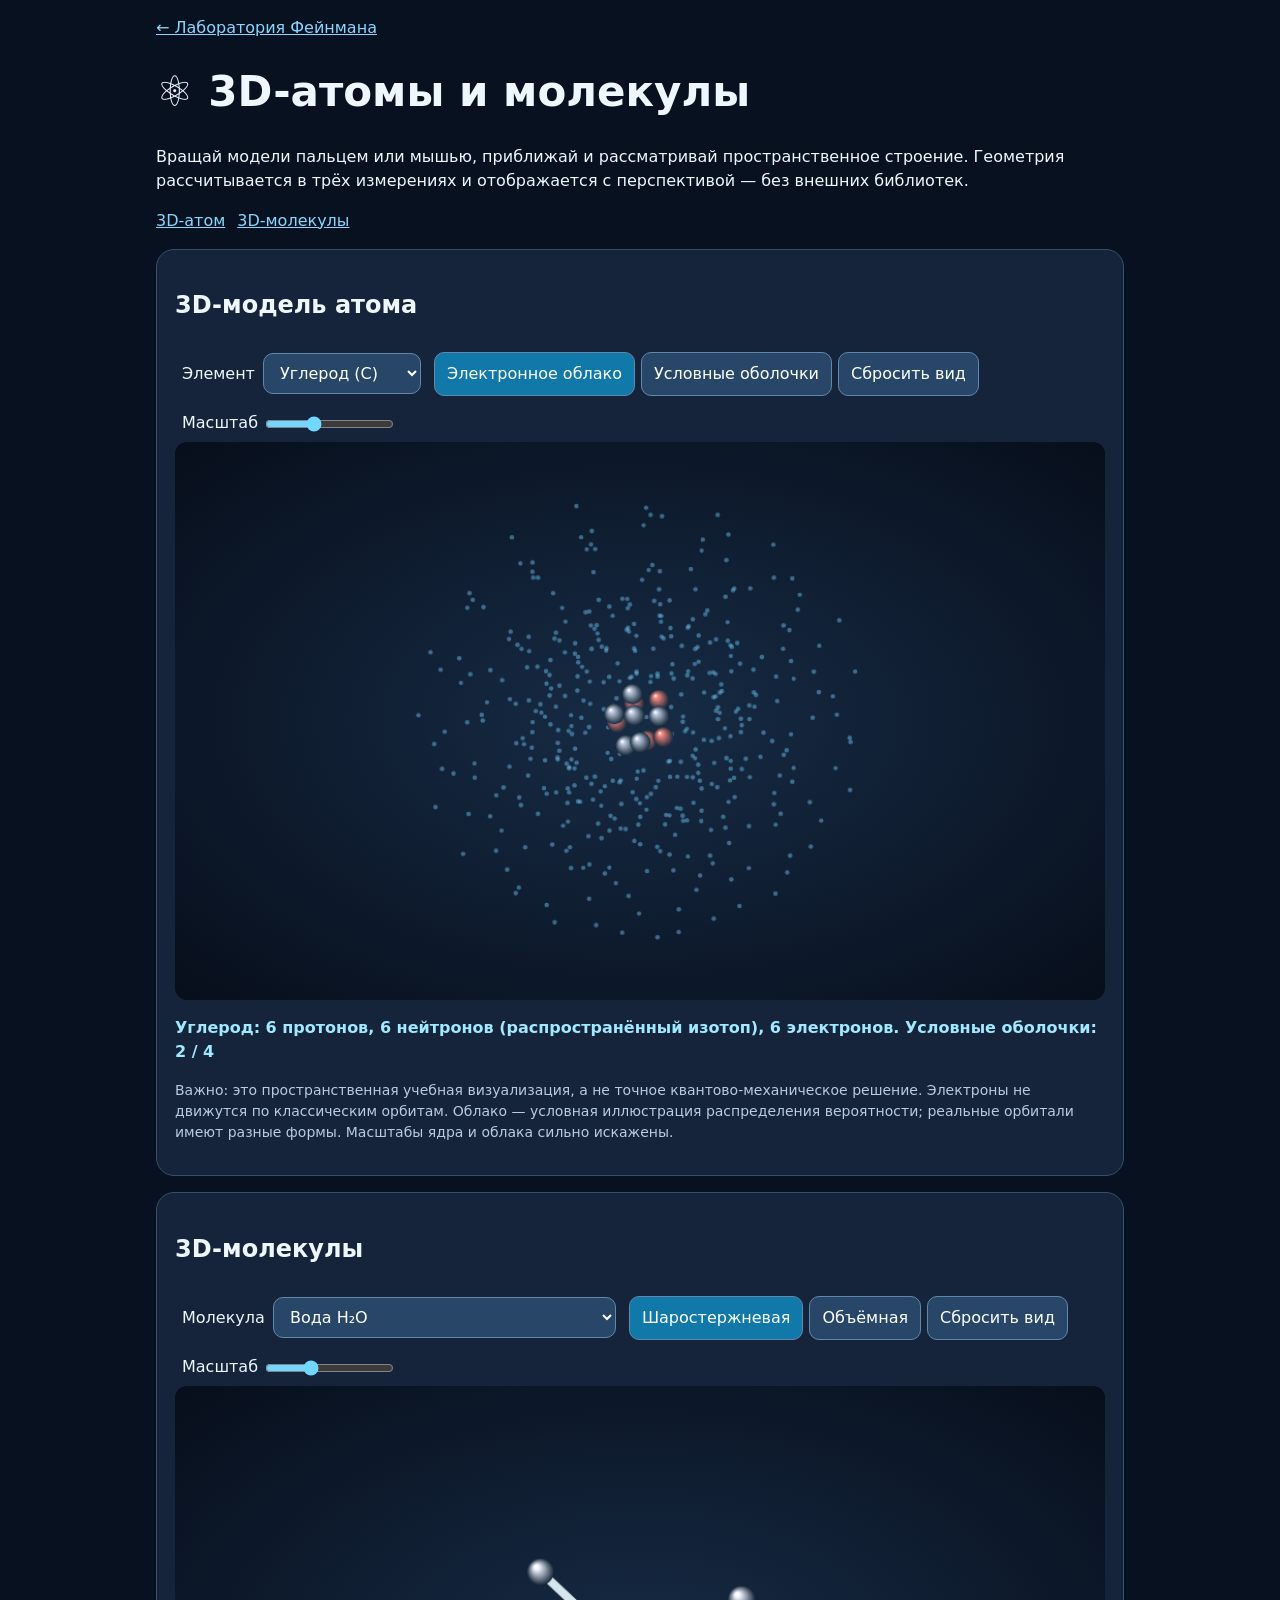
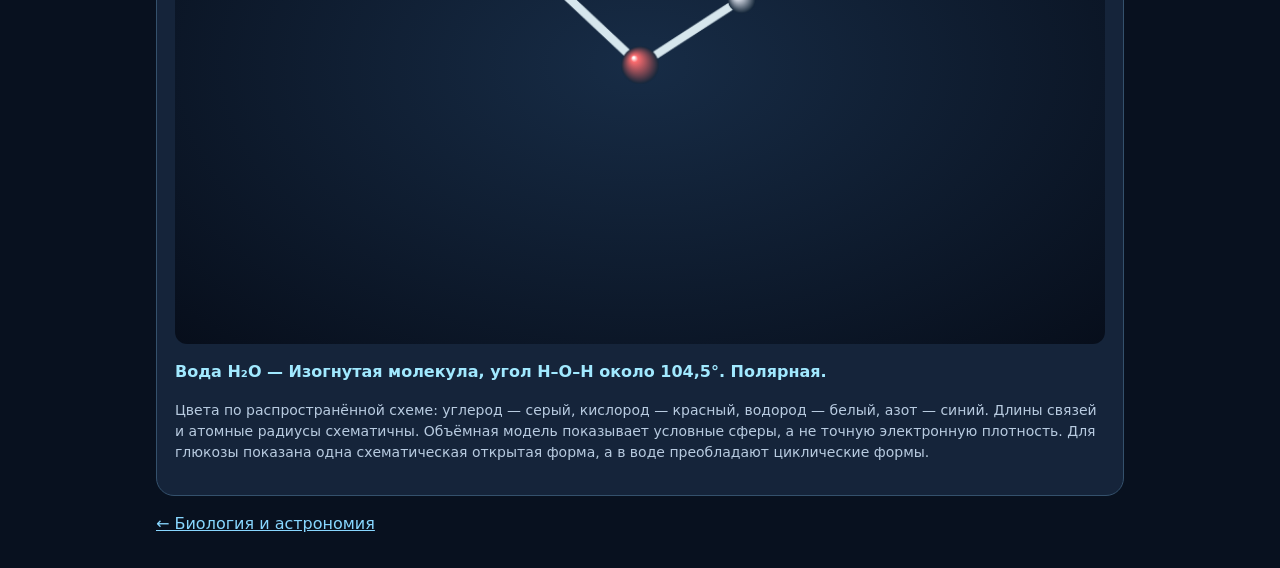
==== 3d-atoms-molecules.html @ 23dba268 "Add touch-rotatable 3D atoms and molecular structures" ====
<!doctype html><html lang="ru"><head><meta charset="utf-8"><meta name="viewport" content="width=device-width,initial-scale=1"><title>3D атомы и молекулы — Лаборатория Фейнмана</title><style>*{box-sizing:border-box}body{margin:0;background:#08111f;color:#eef7ff;font:16px/1.5 system-ui}main{max-width:1000px;margin:auto;padding:16px}h1{font-size:clamp(27px,5vw,42px);line-height:1.15}.card{background:#15243a;border:1px solid #34516c;border-radius:18px;padding:18px;margin:16px 0}canvas{width:100%;height:auto;display:block;background:radial-gradient(ellipse at center,#172c46,#070e1b);border-radius:12px;touch-action:none;cursor:grab}canvas:active{cursor:grabbing}button,select{background:#284768;color:white;border:1px solid #6187ab;border-radius:10px;padding:9px 12px;font:inherit;margin:3px;cursor:pointer}button.active{background:#1178aa}label{display:inline-block;margin:7px}input{accent-color:#72d7ff;vertical-align:middle}.hint{color:#b8cbe0;font-size:14px}a{color:#88d7ff}.info{color:#a1e9ff;font-weight:600}nav{display:flex;flex-wrap:wrap;gap:12px}</style></head><body><main><a href="./index.html">← Лаборатория Фейнмана</a><h1>⚛️ 3D-атомы и молекулы</h1><p>Вращай модели пальцем или мышью, приближай и рассматривай пространственное строение. Геометрия рассчитывается в трёх измерениях и отображается с перспективой — без внешних библиотек.</p><nav><a href="#atom">3D-атом</a><a href="#molecules">3D-молекулы</a></nav>
<section class="card" id="atom"><h2>3D-модель атома</h2><label>Элемент <select id="element"><option value="1">Водород (H)</option><option value="2">Гелий (He)</option><option value="6" selected>Углерод (C)</option><option value="8">Кислород (O)</option><option value="11">Натрий (Na)</option><option value="17">Хлор (Cl)</option></select></label><button id="cloud" class="active">Электронное облако</button><button id="shell">Условные оболочки</button><button id="atomReset">Сбросить вид</button><label>Масштаб <input id="atomZoom" type="range" min="60" max="240" value="125"></label><canvas id="atom3d" width="900" height="540" aria-label="Вращаемая трёхмерная схема атома"></canvas><p id="atomInfo" class="info"></p><p class="hint">Важно: это пространственная учебная визуализация, а не точное квантово-механическое решение. Электроны не движутся по классическим орбитам. Облако — условная иллюстрация распределения вероятности; реальные орбитали имеют разные формы. Масштабы ядра и облака сильно искажены.</p></section>
<section class="card" id="molecules"><h2>3D-молекулы</h2><label>Молекула <select id="molecule"><option value="water">Вода H₂O</option><option value="co2">Углекислый газ CO₂</option><option value="methane">Метан CH₄</option><option value="ammonia">Аммиак NH₃</option><option value="oxygen">Кислород O₂</option><option value="ethanol">Этанол C₂H₆O</option><option value="benzene">Бензол C₆H₆</option><option value="glucose">Глюкоза C₆H₁₂O₆ (открытая форма)</option></select></label><button id="ball" class="active">Шаростержневая</button><button id="space">Объёмная</button><button id="molReset">Сбросить вид</button><label>Масштаб <input id="molZoom" type="range" min="60" max="240" value="120"></label><canvas id="mol3d" width="900" height="540" aria-label="Вращаемая трёхмерная модель молекулы"></canvas><p id="molInfo" class="info"></p><p class="hint">Цвета по распространённой схеме: углерод — серый, кислород — красный, водород — белый, азот — синий. Длины связей и атомные радиусы схематичны. Объёмная модель показывает условные сферы, а не точную электронную плотность. Для глюкозы показана одна схематическая открытая форма, а в воде преобладают циклические формы.</p></section><p><a href="./life-universe.html">← Биология и астрономия</a></p></main>
<script>
'use strict';
const $=id=>document.getElementById(id),TAU=2*Math.PI;
const atoms={H:{c:'#f2f5ff',r:13},C:{c:'#7e99b4',r:19},O:{c:'#fa6b6e',r:18},N:{c:'#639dff',r:18}};
const V=(e,x,y,z)=>({e,x,y,z});
const molecules={
water:{name:'Вода H₂O',desc:'Изогнутая молекула, угол H–O–H около 104,5°. Полярная.',a:[V('O',0,0,0),V('H',-.76,.59,0),V('H',.76,.59,0)],b:[[0,1,1],[0,2,1]]},
co2:{name:'Углекислый газ CO₂',desc:'Линейная молекула: O=C=O, угол 180°.',a:[V('C',0,0,0),V('O',-1.2,0,0),V('O',1.2,0,0)],b:[[0,1,2],[0,2,2]]},
methane:{name:'Метан CH₄',desc:'Тетраэдрическая геометрия, угол H–C–H около 109,5°.',a:[V('C',0,0,0),V('H',.7,.7,.7),V('H',-.7,-.7,.7),V('H',-.7,.7,-.7),V('H',.7,-.7,-.7)],b:[[0,1,1],[0,2,1],[0,3,1],[0,4,1]]},
ammonia:{name:'Аммиак NH₃',desc:'Тригонально-пирамидальная форма; угол H–N–H около 107°.',a:[V('N',0,.35,0),V('H',.95,-.25,0),V('H',-.475,-.25,.823),V('H',-.475,-.25,-.823)],b:[[0,1,1],[0,2,1],[0,3,1]]},
oxygen:{name:'Кислород O₂',desc:'Два атома кислорода, двойная связь в простой структурной записи.',a:[V('O',-.6,0,0),V('O',.6,0,0)],b:[[0,1,2]]},
ethanol:{name:'Этанол C₂H₆O',desc:'Два атома углерода и гидроксильная группа –OH. Показана одна из возможных конформаций.',a:[V('C',-1,0,0),V('C',.25,.1,.1),V('O',1.35,-.45,.15),V('H',1.95,.2,.3),V('H',-1.55,.9,.25),V('H',-1.5,-.55,.8),V('H',-1.4,-.45,-.9),V('H',.45,1.05,-.25),V('H',.2,.15,1.15)],b:[[0,1,1],[1,2,1],[2,3,1],[0,4,1],[0,5,1],[0,6,1],[1,7,1],[1,8,1]]},
benzene:{name:'Бензол C₆H₆',desc:'Плоское ароматическое кольцо. Чередование связей — условная формула Кекуле; π-электроны делокализованы.',a:[],b:[]},
glucose:{name:'Глюкоза C₆H₁₂O₆',desc:'Открытая альдегидная форма, показана схематически. В растворе преобладают циклические формы.',a:[],b:[]}
};
for(let i=0;i<6;i++){let t=i*TAU/6,ct=Math.cos(t),st=Math.sin(t),m=molecules.benzene;m.a.push(V('C',ct*1.55,st*1.55,0));m.a.push(V('H',ct*2.6,st*2.6,0));m.b.push([i*2,((i+1)%6)*2,i%2===0?2:1],[i*2,i*2+1,1])}
{let m=molecules.glucose;for(let i=0;i<6;i++){let x=(i-2.5)*1.05,y=(i%2)*.28,z=(i%3)*.18;m.a.push(V('C',x,y,z));if(i)m.b.push([i-1,i,1])}m.a.push(V('O',-3.5,.45,0));m.b.push([0,6,2]);m.a.push(V('H',-2.8,-.95,0));m.b.push([0,7,1]);for(let i=1;i<6;i++){let c=m.a[i],j=m.a.length;m.a.push(V('O',c.x,c.y+.95,c.z+(i%2?.5:-.5)));m.a.push(V('H',c.x+.3,c.y+1.65,c.z+(i%2?.5:-.5)));m.b.push([i,j,1],[j,j+1,1])}for(let i=1;i<6;i++){let c=m.a[i],j=m.a.length;m.a.push(V('H',c.x,c.y-.9,c.z+.5));m.b.push([i,j,1])}let j=m.a.length;m.a.push(V('H',m.a[5].x+.55,m.a[5].y-.35,m.a[5].z-.85));m.b.push([5,j,1])}
const views={atom:{rx:-.2,ry:.35,zoom:125,drag:false},mol:{rx:-.35,ry:.4,zoom:120,drag:false}};
function setupPointer(id,view){let el=$(id),last=null;el.addEventListener('pointerdown',e=>{last={x:e.clientX,y:e.clientY};el.setPointerCapture(e.pointerId)});el.addEventListener('pointermove',e=>{if(!last)return;view.ry+=(e.clientX-last.x)*.012;view.rx+=(e.clientY-last.y)*.012;last={x:e.clientX,y:e.clientY}});for(let type of ['pointerup','pointercancel'])el.addEventListener(type,()=>last=null);el.addEventListener('wheel',e=>{e.preventDefault();view.zoom=Math.max(60,Math.min(240,view.zoom-e.deltaY*.08));$(id==='atom3d'?'atomZoom':'molZoom').value=view.zoom},{passive:false})}
setupPointer('atom3d',views.atom);setupPointer('mol3d',views.mol);
function rotate(p,v){let x=p.x,y=p.y,z=p.z;let cy=Math.cos(v.ry),sy=Math.sin(v.ry),cx=Math.cos(v.rx),sx=Math.sin(v.rx);let X=x*cy+z*sy,Z=-x*sy+z*cy,Y=y*cx-Z*sx;Z=y*sx+Z*cx;return {x:X,y:Y,z:Z}}
function project(p,v,scale=1){let q=rotate(p,v),persp=5/(5+q.z*.17);return {x:450+q.x*v.zoom*scale*persp,y:270-q.y*v.zoom*scale*persp,z:q.z,s:persp}}
function sphere(c,x,y,r,color){let grad=c.createRadialGradient(x-r*.35,y-r*.4,r*.05,x,y,r);grad.addColorStop(0,'#ffffff');grad.addColorStop(.15,color);grad.addColorStop(1,'#16283b');c.fillStyle=grad;c.beginPath();c.arc(x,y,Math.max(1,r),0,TAU);c.fill()}
function segment(c,a,b,color,width){c.strokeStyle=color;c.lineWidth=width;c.lineCap='round';c.beginPath();c.moveTo(a.x,a.y);c.lineTo(b.x,b.y);c.stroke()}
function renderMolecule(){let c=$('mol3d').getContext('2d'),v=views.mol;c.clearRect(0,0,900,540);let m=molecules[$('molecule').value],mode=$('ball').classList.contains('active')?'ball':'space';let scale=m.a.length>12?.8:1.15;let projected=m.a.map(p=>project(p,v,scale));if(mode==='ball'){let bonds=[];for(let [i,j,n] of m.b){let a=projected[i],b=projected[j];bonds.push({a,b,z:(a.z+b.z)/2,n})}bonds.sort((a,b)=>b.z-a.z);for(let bond of bonds){let {a,b,n}=bond,dx=b.x-a.x,dy=b.y-a.y,len=Math.hypot(dx,dy)||1,ox=-dy/len*5,oy=dx/len*5;for(let k=0;k<n;k++){let off=(k-(n-1)/2)*2;segment(c,{x:a.x+ox*off,y:a.y+oy*off},{x:b.x+ox*off,y:b.y+oy*off},'#d6e6ed',8)}}}let order=m.a.map((p,i)=>({p,q:projected[i]})).sort((a,b)=>b.q.z-a.q.z);for(let {p,q} of order)sphere(c,q.x,q.y,(mode==='ball'?atoms[p.e].r:atoms[p.e].r*1.85)*q.s,atoms[p.e].c);$('molInfo').textContent=m.name+' — '+m.desc}
const elems={1:['Водород',1,0,[1]],2:['Гелий',2,2,[2]],6:['Углерод',6,6,[2,4]],8:['Кислород',8,8,[2,6]],11:['Натрий',11,12,[2,8,1]],17:['Хлор',17,18,[2,8,7]]};let atomMode='cloud';
function renderAtom(t){let c=$('atom3d').getContext('2d'),v=views.atom;c.clearRect(0,0,900,540);let el=elems[$('element').value],total=el[1],layers=el[3],dots=[];let base=el[3].length===3?.65:1;let count=atomMode==='cloud'?440:total;for(let i=0;i<count;i++){let shell=atomMode==='cloud'?i%layers.length:layers.findIndex((n,k)=>i<layers.slice(0,k+1).reduce((a,b)=>a+b,0));let r=(.75+shell*.58)*base,theta=i*2.399963+ (atomMode==='cloud'?0:t*.0003),u=1-2*(i+.5)/count,phi=Math.acos(Math.max(-1,Math.min(1,u)));let radius=atomMode==='cloud'?r*(.72+.45*Math.abs(Math.sin(i*21.31))):r;let p={x:radius*Math.sin(phi)*Math.cos(theta),y:radius*Math.sin(phi)*Math.sin(theta),z:radius*Math.cos(phi)};let q=project(p,v,1.12);dots.push({q,r:atomMode==='cloud'?2.2:8})}dots.sort((a,b)=>b.q.z-a.q.z);for(let {q,r} of dots){c.fillStyle=atomMode==='cloud'?'rgba(116,208,255,.44)':'#78d9ff';c.beginPath();c.arc(q.x,q.y,r*q.s,0,TAU);c.fill()}let nucleus=[];for(let i=0;i<Math.min(36,el[1]+el[2]);i++){let theta=i*2.4,phi=Math.acos(1-2*(i+.5)/(el[1]+el[2])),r=.22;nucleus.push({p:{x:r*Math.sin(phi)*Math.cos(theta),y:r*Math.sin(phi)*Math.sin(theta),z:r*Math.cos(phi)},color:i<el[1]?'#ff8b82':'#c6d1e6'})}nucleus.sort((a,b)=>rotate(b.p,v).z-rotate(a.p,v).z);for(let item of nucleus){let q=project(item.p,v);sphere(c,q.x,q.y,10*q.s,item.color)}$('atomInfo').textContent=el[0]+': '+el[1]+' протонов, '+el[2]+' нейтронов (распространённый изотоп), '+total+' электронов. Условные оболочки: '+layers.join(' / ')}
$('cloud').onclick=()=>{atomMode='cloud';$('cloud').classList.add('active');$('shell').classList.remove('active')};$('shell').onclick=()=>{atomMode='shell';$('shell').classList.add('active');$('cloud').classList.remove('active')};$('ball').onclick=()=>{$('ball').classList.add('active');$('space').classList.remove('active')};$('space').onclick=()=>{$('space').classList.add('active');$('ball').classList.remove('active')};
$('atomZoom').oninput=()=>views.atom.zoom=+$('atomZoom').value;$('molZoom').oninput=()=>views.mol.zoom=+$('molZoom').value;
$('atomReset').onclick=()=>{views.atom.rx=-.2;views.atom.ry=.35;views.atom.zoom=125;$('atomZoom').value=125};
$('molReset').onclick=()=>{views.mol.rx=-.35;views.mol.ry=.4;views.mol.zoom=120;$('molZoom').value=120};
function frame(t){renderAtom(t);renderMolecule();requestAnimationFrame(frame)}requestAnimationFrame(frame);
</script></body></html>
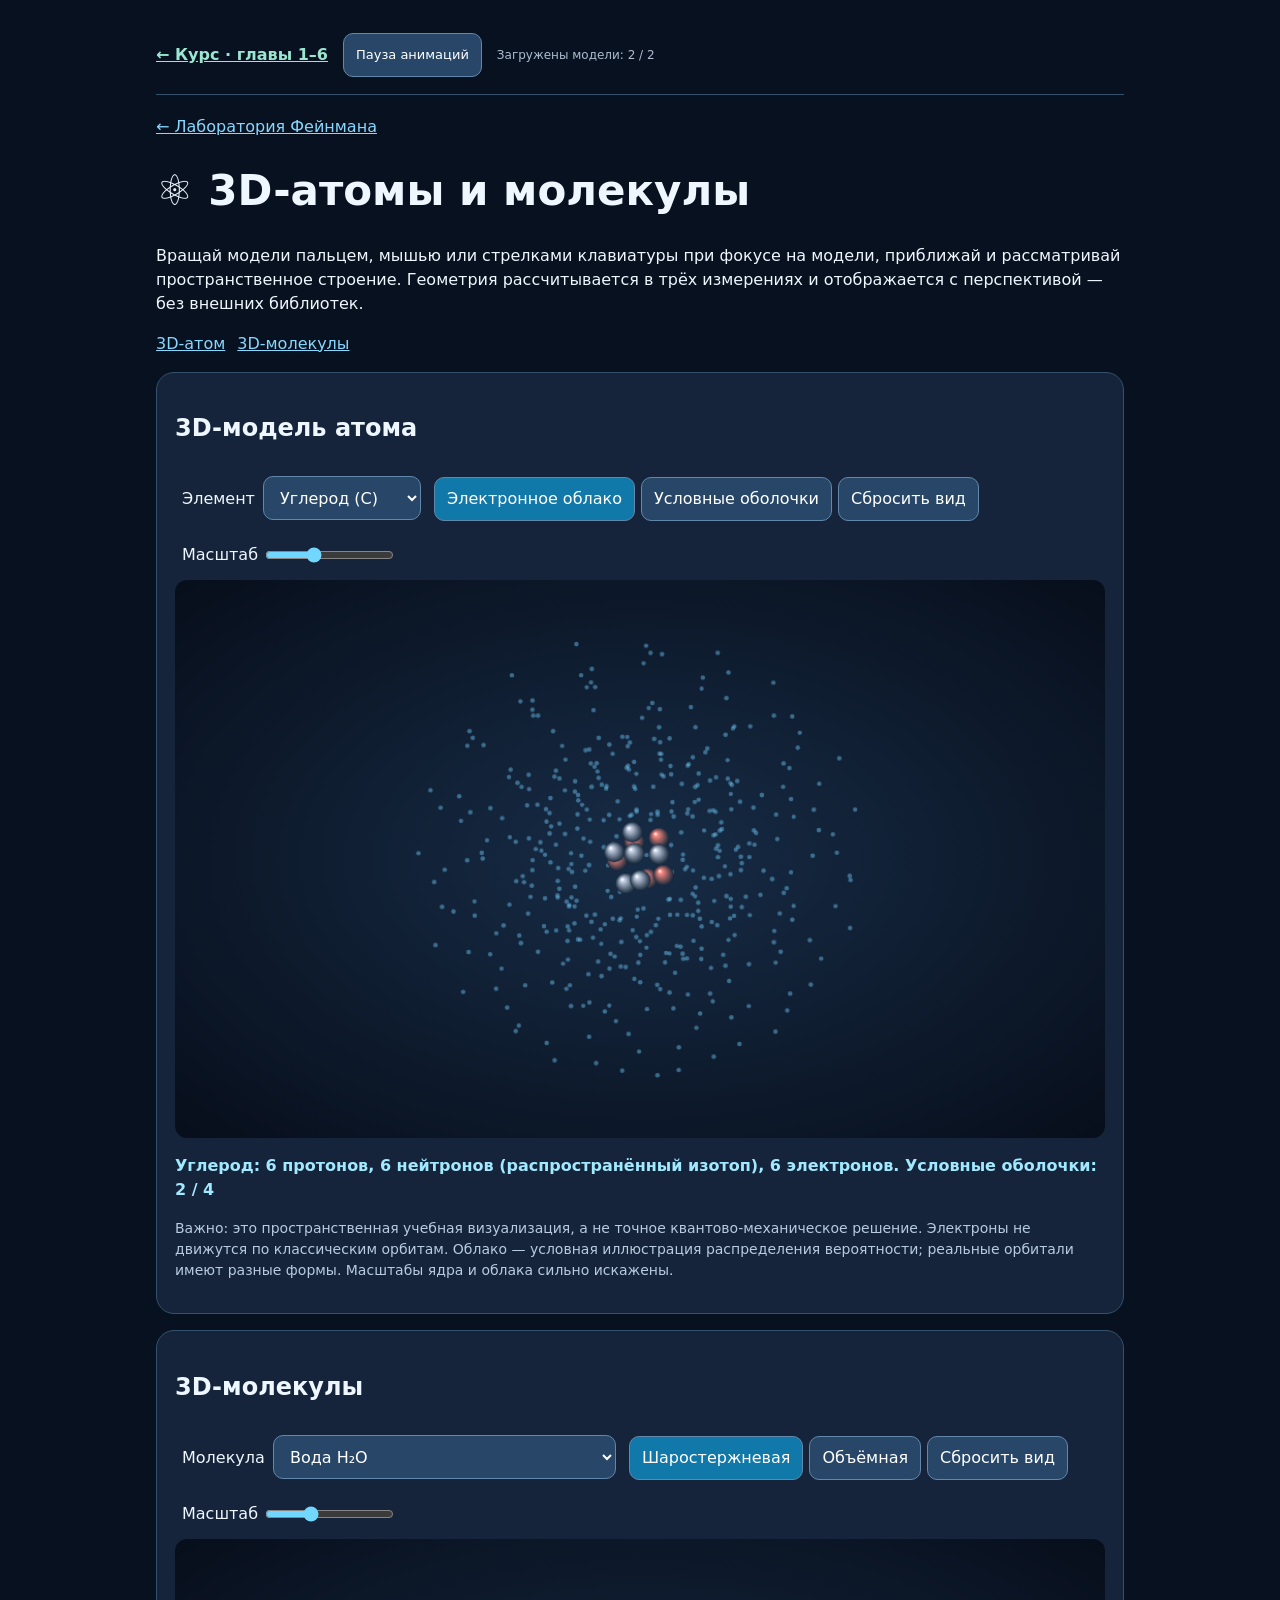
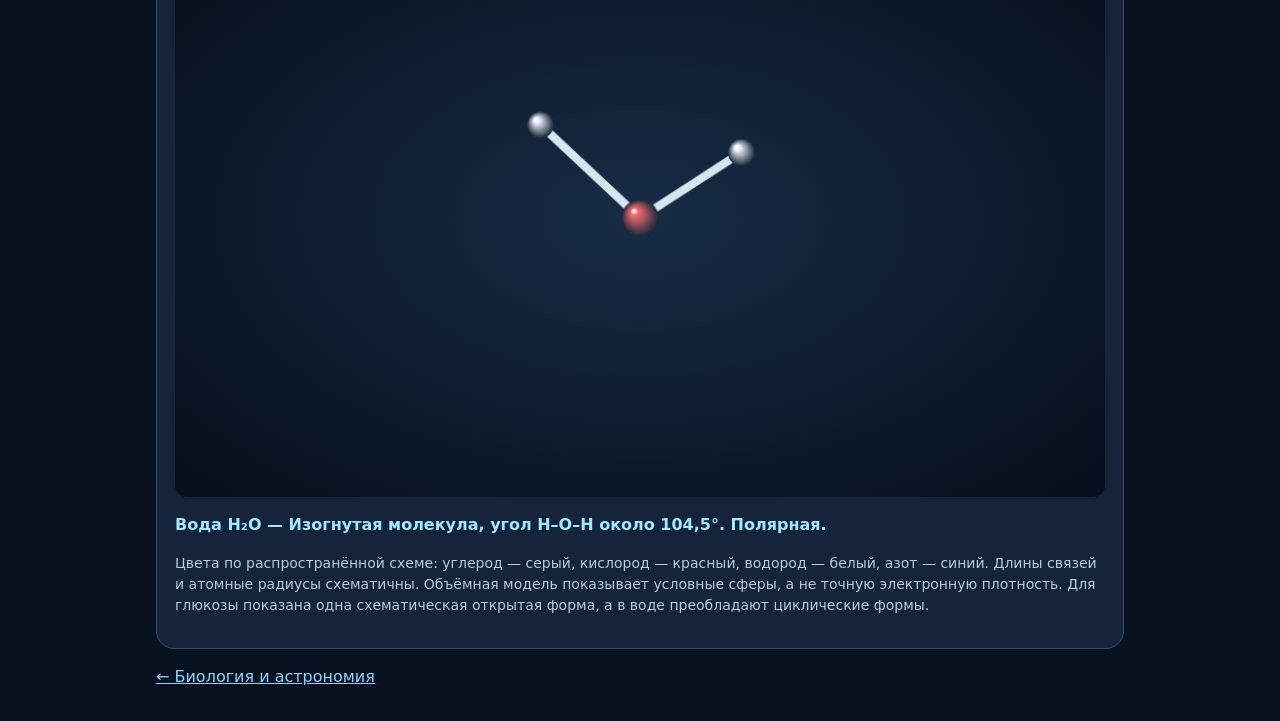
==== commit a2cfe034: "Build six-chapter Feynman course before gravitation with 20 experiments" ====
--- a/3d-atoms-molecules.html
+++ b/3d-atoms-molecules.html
@@ -1,4 +1,4 @@
-<!doctype html><html lang="ru"><head><meta charset="utf-8"><meta name="viewport" content="width=device-width,initial-scale=1"><title>3D атомы и молекулы — Лаборатория Фейнмана</title><style>*{box-sizing:border-box}body{margin:0;background:#08111f;color:#eef7ff;font:16px/1.5 system-ui}main{max-width:1000px;margin:auto;padding:16px}h1{font-size:clamp(27px,5vw,42px);line-height:1.15}.card{background:#15243a;border:1px solid #34516c;border-radius:18px;padding:18px;margin:16px 0}canvas{width:100%;height:auto;display:block;background:radial-gradient(ellipse at center,#172c46,#070e1b);border-radius:12px;touch-action:none;cursor:grab}canvas:active{cursor:grabbing}button,select{background:#284768;color:white;border:1px solid #6187ab;border-radius:10px;padding:9px 12px;font:inherit;margin:3px;cursor:pointer}button.active{background:#1178aa}label{display:inline-block;margin:7px}input{accent-color:#72d7ff;vertical-align:middle}.hint{color:#b8cbe0;font-size:14px}a{color:#88d7ff}.info{color:#a1e9ff;font-weight:600}nav{display:flex;flex-wrap:wrap;gap:12px}</style></head><body><main><a href="./index.html">← Лаборатория Фейнмана</a><h1>⚛️ 3D-атомы и молекулы</h1><p>Вращай модели пальцем или мышью, приближай и рассматривай пространственное строение. Геометрия рассчитывается в трёх измерениях и отображается с перспективой — без внешних библиотек.</p><nav><a href="#atom">3D-атом</a><a href="#molecules">3D-молекулы</a></nav>
+<!doctype html><html lang="ru"><head><meta charset="utf-8"><meta name="viewport" content="width=device-width,initial-scale=1"><title>3D атомы и молекулы — Лаборатория Фейнмана</title><style>*{box-sizing:border-box}body{margin:0;background:#08111f;color:#eef7ff;font:16px/1.5 system-ui}main{max-width:1000px;margin:auto;padding:16px}h1{font-size:clamp(27px,5vw,42px);line-height:1.15}.card{background:#15243a;border:1px solid #34516c;border-radius:18px;padding:18px;margin:16px 0}canvas{width:100%;height:auto;display:block;background:radial-gradient(ellipse at center,#172c46,#070e1b);border-radius:12px;touch-action:none;cursor:grab}canvas:active{cursor:grabbing}button,select{background:#284768;color:white;border:1px solid #6187ab;border-radius:10px;padding:9px 12px;font:inherit;margin:3px;cursor:pointer}button.active{background:#1178aa}label{display:inline-block;margin:7px}input{accent-color:#72d7ff;vertical-align:middle}.hint{color:#b8cbe0;font-size:14px}a{color:#88d7ff}.info{color:#a1e9ff;font-weight:600}nav{display:flex;flex-wrap:wrap;gap:12px}</style><link rel="stylesheet" href="assets/legacy.css?v=20261103"><script src="assets/legacy.js?v=20261103"></script></head><body><main><a href="./index.html">← Лаборатория Фейнмана</a><h1>⚛️ 3D-атомы и молекулы</h1><p>Вращай модели пальцем, мышью или стрелками клавиатуры при фокусе на модели, приближай и рассматривай пространственное строение. Геометрия рассчитывается в трёх измерениях и отображается с перспективой — без внешних библиотек.</p><nav><a href="#atom">3D-атом</a><a href="#molecules">3D-молекулы</a></nav>
 <section class="card" id="atom"><h2>3D-модель атома</h2><label>Элемент <select id="element"><option value="1">Водород (H)</option><option value="2">Гелий (He)</option><option value="6" selected>Углерод (C)</option><option value="8">Кислород (O)</option><option value="11">Натрий (Na)</option><option value="17">Хлор (Cl)</option></select></label><button id="cloud" class="active">Электронное облако</button><button id="shell">Условные оболочки</button><button id="atomReset">Сбросить вид</button><label>Масштаб <input id="atomZoom" type="range" min="60" max="240" value="125"></label><canvas id="atom3d" width="900" height="540" aria-label="Вращаемая трёхмерная схема атома"></canvas><p id="atomInfo" class="info"></p><p class="hint">Важно: это пространственная учебная визуализация, а не точное квантово-механическое решение. Электроны не движутся по классическим орбитам. Облако — условная иллюстрация распределения вероятности; реальные орбитали имеют разные формы. Масштабы ядра и облака сильно искажены.</p></section>
 <section class="card" id="molecules"><h2>3D-молекулы</h2><label>Молекула <select id="molecule"><option value="water">Вода H₂O</option><option value="co2">Углекислый газ CO₂</option><option value="methane">Метан CH₄</option><option value="ammonia">Аммиак NH₃</option><option value="oxygen">Кислород O₂</option><option value="ethanol">Этанол C₂H₆O</option><option value="benzene">Бензол C₆H₆</option><option value="glucose">Глюкоза C₆H₁₂O₆ (открытая форма)</option></select></label><button id="ball" class="active">Шаростержневая</button><button id="space">Объёмная</button><button id="molReset">Сбросить вид</button><label>Масштаб <input id="molZoom" type="range" min="60" max="240" value="120"></label><canvas id="mol3d" width="900" height="540" aria-label="Вращаемая трёхмерная модель молекулы"></canvas><p id="molInfo" class="info"></p><p class="hint">Цвета по распространённой схеме: углерод — серый, кислород — красный, водород — белый, азот — синий. Длины связей и атомные радиусы схематичны. Объёмная модель показывает условные сферы, а не точную электронную плотность. Для глюкозы показана одна схематическая открытая форма, а в воде преобладают циклические формы.</p></section><p><a href="./life-universe.html">← Биология и астрономия</a></p></main>
 <script>
@@ -10,7 +10,7 @@
 water:{name:'Вода H₂O',desc:'Изогнутая молекула, угол H–O–H около 104,5°. Полярная.',a:[V('O',0,0,0),V('H',-.76,.59,0),V('H',.76,.59,0)],b:[[0,1,1],[0,2,1]]},
 co2:{name:'Углекислый газ CO₂',desc:'Линейная молекула: O=C=O, угол 180°.',a:[V('C',0,0,0),V('O',-1.2,0,0),V('O',1.2,0,0)],b:[[0,1,2],[0,2,2]]},
 methane:{name:'Метан CH₄',desc:'Тетраэдрическая геометрия, угол H–C–H около 109,5°.',a:[V('C',0,0,0),V('H',.7,.7,.7),V('H',-.7,-.7,.7),V('H',-.7,.7,-.7),V('H',.7,-.7,-.7)],b:[[0,1,1],[0,2,1],[0,3,1],[0,4,1]]},
-ammonia:{name:'Аммиак NH₃',desc:'Тригонально-пирамидальная форма; угол H–N–H около 107°.',a:[V('N',0,.35,0),V('H',.95,-.25,0),V('H',-.475,-.25,.823),V('H',-.475,-.25,-.823)],b:[[0,1,1],[0,2,1],[0,3,1]]},
+ammonia:{name:'Аммиак NH₃',desc:'Тригонально-пирамидальная форма; угол H–N–H около 107°.',a:[V('N',0,0,0),V('H',.927,-.375,0),V('H',-.4635,-.375,.8028),V('H',-.4635,-.375,-.8028)],b:[[0,1,1],[0,2,1],[0,3,1]]},
 oxygen:{name:'Кислород O₂',desc:'Два атома кислорода, двойная связь в простой структурной записи.',a:[V('O',-.6,0,0),V('O',.6,0,0)],b:[[0,1,2]]},
 ethanol:{name:'Этанол C₂H₆O',desc:'Два атома углерода и гидроксильная группа –OH. Показана одна из возможных конформаций.',a:[V('C',-1,0,0),V('C',.25,.1,.1),V('O',1.35,-.45,.15),V('H',1.95,.2,.3),V('H',-1.55,.9,.25),V('H',-1.5,-.55,.8),V('H',-1.4,-.45,-.9),V('H',.45,1.05,-.25),V('H',.2,.15,1.15)],b:[[0,1,1],[1,2,1],[2,3,1],[0,4,1],[0,5,1],[0,6,1],[1,7,1],[1,8,1]]},
 benzene:{name:'Бензол C₆H₆',desc:'Плоское ароматическое кольцо. Чередование связей — условная формула Кекуле; π-электроны делокализованы.',a:[],b:[]},
@@ -19,7 +19,7 @@
 for(let i=0;i<6;i++){let t=i*TAU/6,ct=Math.cos(t),st=Math.sin(t),m=molecules.benzene;m.a.push(V('C',ct*1.55,st*1.55,0));m.a.push(V('H',ct*2.6,st*2.6,0));m.b.push([i*2,((i+1)%6)*2,i%2===0?2:1],[i*2,i*2+1,1])}
 {let m=molecules.glucose;for(let i=0;i<6;i++){let x=(i-2.5)*1.05,y=(i%2)*.28,z=(i%3)*.18;m.a.push(V('C',x,y,z));if(i)m.b.push([i-1,i,1])}m.a.push(V('O',-3.5,.45,0));m.b.push([0,6,2]);m.a.push(V('H',-2.8,-.95,0));m.b.push([0,7,1]);for(let i=1;i<6;i++){let c=m.a[i],j=m.a.length;m.a.push(V('O',c.x,c.y+.95,c.z+(i%2?.5:-.5)));m.a.push(V('H',c.x+.3,c.y+1.65,c.z+(i%2?.5:-.5)));m.b.push([i,j,1],[j,j+1,1])}for(let i=1;i<6;i++){let c=m.a[i],j=m.a.length;m.a.push(V('H',c.x,c.y-.9,c.z+.5));m.b.push([i,j,1])}let j=m.a.length;m.a.push(V('H',m.a[5].x+.55,m.a[5].y-.35,m.a[5].z-.85));m.b.push([5,j,1])}
 const views={atom:{rx:-.2,ry:.35,zoom:125,drag:false},mol:{rx:-.35,ry:.4,zoom:120,drag:false}};
-function setupPointer(id,view){let el=$(id),last=null;el.addEventListener('pointerdown',e=>{last={x:e.clientX,y:e.clientY};el.setPointerCapture(e.pointerId)});el.addEventListener('pointermove',e=>{if(!last)return;view.ry+=(e.clientX-last.x)*.012;view.rx+=(e.clientY-last.y)*.012;last={x:e.clientX,y:e.clientY}});for(let type of ['pointerup','pointercancel'])el.addEventListener(type,()=>last=null);el.addEventListener('wheel',e=>{e.preventDefault();view.zoom=Math.max(60,Math.min(240,view.zoom-e.deltaY*.08));$(id==='atom3d'?'atomZoom':'molZoom').value=view.zoom},{passive:false})}
+function setupPointer(id,view){let el=$(id),last=null;el.tabIndex=0;el.setAttribute('aria-keyshortcuts','ArrowLeft ArrowRight ArrowUp ArrowDown');el.addEventListener('keydown',e=>{if(['ArrowLeft','ArrowRight','ArrowUp','ArrowDown'].includes(e.key)){e.preventDefault();if(e.key==='ArrowLeft')view.ry-=.15;if(e.key==='ArrowRight')view.ry+=.15;if(e.key==='ArrowUp')view.rx-=.15;if(e.key==='ArrowDown')view.rx+=.15;}});el.addEventListener('pointerdown',e=>{last={x:e.clientX,y:e.clientY};el.setPointerCapture(e.pointerId)});el.addEventListener('pointermove',e=>{if(!last)return;view.ry+=(e.clientX-last.x)*.012;view.rx+=(e.clientY-last.y)*.012;last={x:e.clientX,y:e.clientY}});for(let type of ['pointerup','pointercancel','lostpointercapture'])el.addEventListener(type,()=>last=null);el.addEventListener('wheel',e=>{e.preventDefault();view.zoom=Math.max(60,Math.min(240,view.zoom-e.deltaY*.08));$(id==='atom3d'?'atomZoom':'molZoom').value=view.zoom},{passive:false})}
 setupPointer('atom3d',views.atom);setupPointer('mol3d',views.mol);
 function rotate(p,v){let x=p.x,y=p.y,z=p.z;let cy=Math.cos(v.ry),sy=Math.sin(v.ry),cx=Math.cos(v.rx),sx=Math.sin(v.rx);let X=x*cy+z*sy,Z=-x*sy+z*cy,Y=y*cx-Z*sx;Z=y*sx+Z*cx;return {x:X,y:Y,z:Z}}
 function project(p,v,scale=1){let q=rotate(p,v),persp=5/(5+q.z*.17);return {x:450+q.x*v.zoom*scale*persp,y:270-q.y*v.zoom*scale*persp,z:q.z,s:persp}}
@@ -32,5 +32,5 @@
 $('atomZoom').oninput=()=>views.atom.zoom=+$('atomZoom').value;$('molZoom').oninput=()=>views.mol.zoom=+$('molZoom').value;
 $('atomReset').onclick=()=>{views.atom.rx=-.2;views.atom.ry=.35;views.atom.zoom=125;$('atomZoom').value=125};
 $('molReset').onclick=()=>{views.mol.rx=-.35;views.mol.ry=.4;views.mol.zoom=120;$('molZoom').value=120};
-function frame(t){renderAtom(t);renderMolecule();requestAnimationFrame(frame)}requestAnimationFrame(frame);
-</script></body></html>+let modelTime=0;LegacyLab.start([['atom3d',()=>renderAtom(modelTime)],['mol3d',renderMolecule]],(ts,dt)=>modelTime+=dt*1000);
+</script></body></html>
--- a/assets/legacy.css
+++ b/assets/legacy.css
@@ -0,0 +1 @@
+.legacy-toolbar{display:flex;align-items:center;flex-wrap:wrap;gap:12px;padding:14px 0;border-bottom:1px solid #34516c;margin-bottom:20px}.legacy-toolbar a{color:#9be6d1;font-weight:600}.legacy-toolbar span{font-size:12px;color:#adbed0}.legacy-toolbar button{font-size:13px}button,select{min-height:44px}button:focus-visible,a:focus-visible,input:focus-visible,select:focus-visible,canvas:focus-visible{outline:3px solid #f0c88c;outline-offset:3px}select{max-width:100%}input[type=range]{max-width:100%;min-height:32px}.legacy-note{padding:12px 16px;background:#12282c;border-left:2px solid #9be6d1;font-size:13px;color:#c6d8dd}canvas{max-width:100%}@media(max-width:500px){main{padding:14px!important}.card,article{padding:14px!important}label{max-width:100%}button,select{font-size:14px!important}.legacy-toolbar span{flex-basis:100%}}
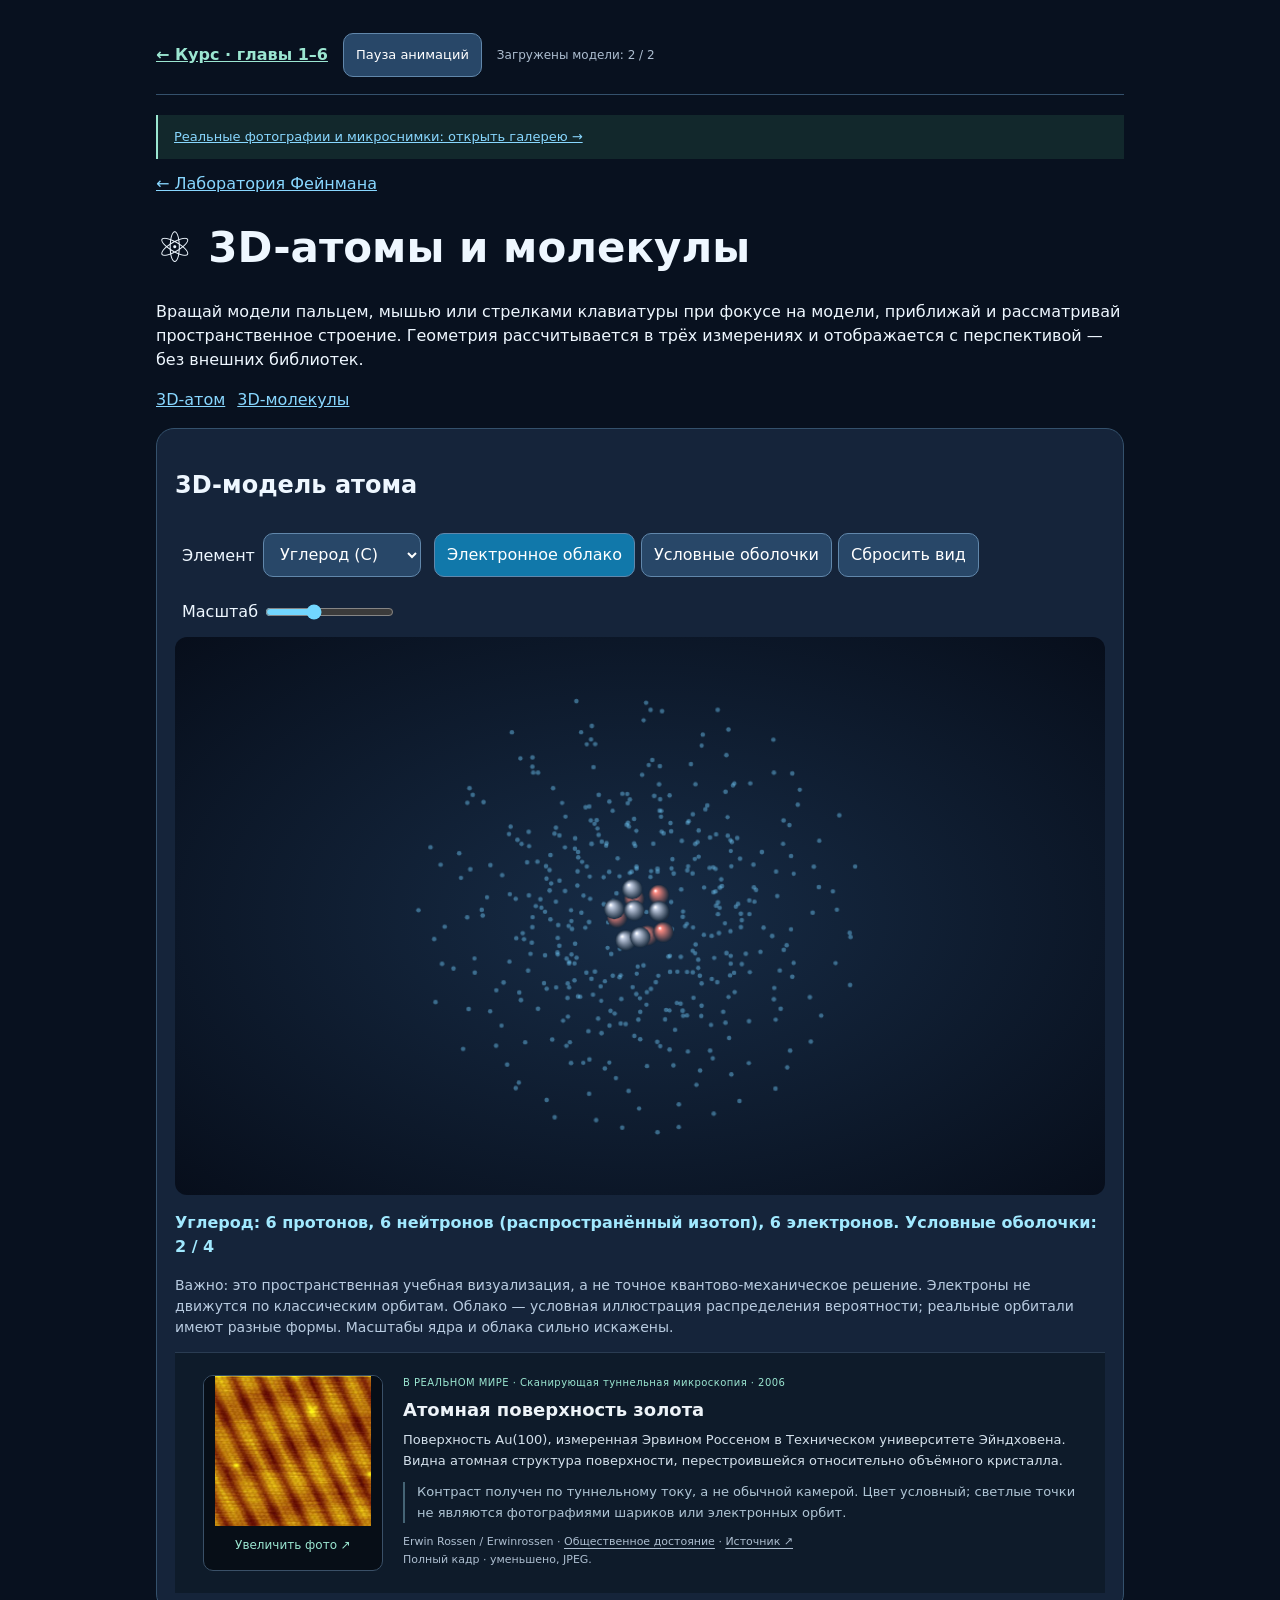
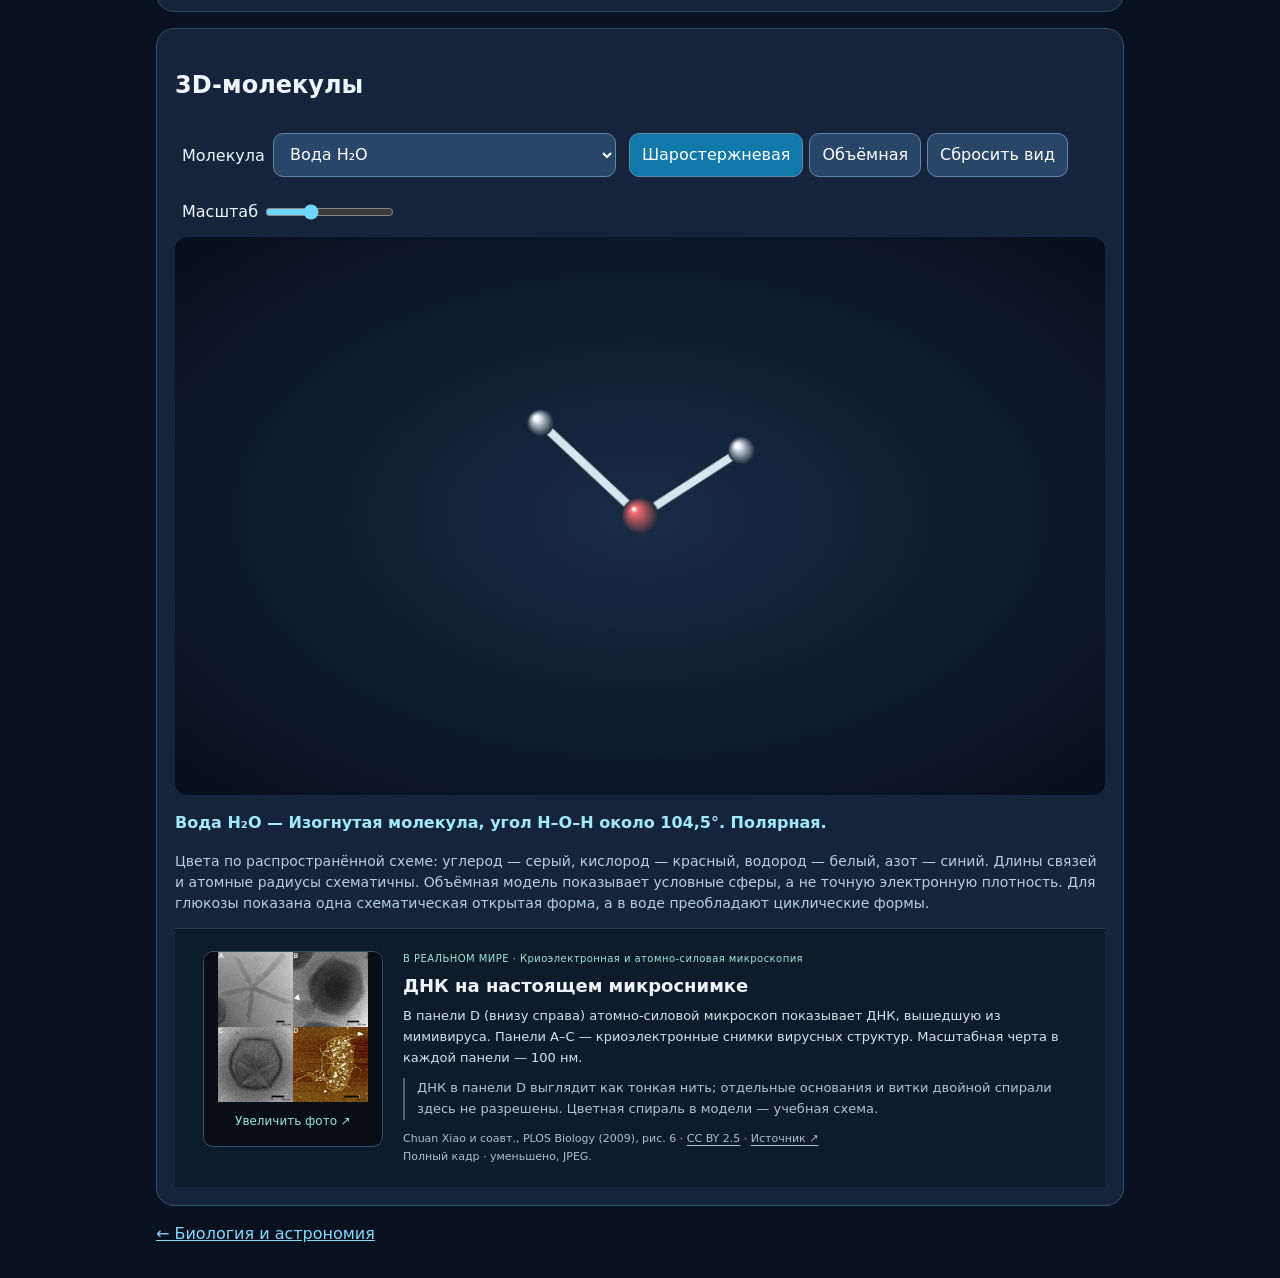
==== commit 3801ddbb: "Add authentic science photographs beside all models and a chapter gallery" ====
--- a/3d-atoms-molecules.html
+++ b/3d-atoms-molecules.html
@@ -1,6 +1,6 @@
-<!doctype html><html lang="ru"><head><meta charset="utf-8"><meta name="viewport" content="width=device-width,initial-scale=1"><title>3D атомы и молекулы — Лаборатория Фейнмана</title><style>*{box-sizing:border-box}body{margin:0;background:#08111f;color:#eef7ff;font:16px/1.5 system-ui}main{max-width:1000px;margin:auto;padding:16px}h1{font-size:clamp(27px,5vw,42px);line-height:1.15}.card{background:#15243a;border:1px solid #34516c;border-radius:18px;padding:18px;margin:16px 0}canvas{width:100%;height:auto;display:block;background:radial-gradient(ellipse at center,#172c46,#070e1b);border-radius:12px;touch-action:none;cursor:grab}canvas:active{cursor:grabbing}button,select{background:#284768;color:white;border:1px solid #6187ab;border-radius:10px;padding:9px 12px;font:inherit;margin:3px;cursor:pointer}button.active{background:#1178aa}label{display:inline-block;margin:7px}input{accent-color:#72d7ff;vertical-align:middle}.hint{color:#b8cbe0;font-size:14px}a{color:#88d7ff}.info{color:#a1e9ff;font-weight:600}nav{display:flex;flex-wrap:wrap;gap:12px}</style><link rel="stylesheet" href="assets/legacy.css?v=20261103"><script src="assets/legacy.js?v=20261103"></script></head><body><main><a href="./index.html">← Лаборатория Фейнмана</a><h1>⚛️ 3D-атомы и молекулы</h1><p>Вращай модели пальцем, мышью или стрелками клавиатуры при фокусе на модели, приближай и рассматривай пространственное строение. Геометрия рассчитывается в трёх измерениях и отображается с перспективой — без внешних библиотек.</p><nav><a href="#atom">3D-атом</a><a href="#molecules">3D-молекулы</a></nav>
-<section class="card" id="atom"><h2>3D-модель атома</h2><label>Элемент <select id="element"><option value="1">Водород (H)</option><option value="2">Гелий (He)</option><option value="6" selected>Углерод (C)</option><option value="8">Кислород (O)</option><option value="11">Натрий (Na)</option><option value="17">Хлор (Cl)</option></select></label><button id="cloud" class="active">Электронное облако</button><button id="shell">Условные оболочки</button><button id="atomReset">Сбросить вид</button><label>Масштаб <input id="atomZoom" type="range" min="60" max="240" value="125"></label><canvas id="atom3d" width="900" height="540" aria-label="Вращаемая трёхмерная схема атома"></canvas><p id="atomInfo" class="info"></p><p class="hint">Важно: это пространственная учебная визуализация, а не точное квантово-механическое решение. Электроны не движутся по классическим орбитам. Облако — условная иллюстрация распределения вероятности; реальные орбитали имеют разные формы. Масштабы ядра и облака сильно искажены.</p></section>
-<section class="card" id="molecules"><h2>3D-молекулы</h2><label>Молекула <select id="molecule"><option value="water">Вода H₂O</option><option value="co2">Углекислый газ CO₂</option><option value="methane">Метан CH₄</option><option value="ammonia">Аммиак NH₃</option><option value="oxygen">Кислород O₂</option><option value="ethanol">Этанол C₂H₆O</option><option value="benzene">Бензол C₆H₆</option><option value="glucose">Глюкоза C₆H₁₂O₆ (открытая форма)</option></select></label><button id="ball" class="active">Шаростержневая</button><button id="space">Объёмная</button><button id="molReset">Сбросить вид</button><label>Масштаб <input id="molZoom" type="range" min="60" max="240" value="120"></label><canvas id="mol3d" width="900" height="540" aria-label="Вращаемая трёхмерная модель молекулы"></canvas><p id="molInfo" class="info"></p><p class="hint">Цвета по распространённой схеме: углерод — серый, кислород — красный, водород — белый, азот — синий. Длины связей и атомные радиусы схематичны. Объёмная модель показывает условные сферы, а не точную электронную плотность. Для глюкозы показана одна схематическая открытая форма, а в воде преобладают циклические формы.</p></section><p><a href="./life-universe.html">← Биология и астрономия</a></p></main>
+<!doctype html><html lang="ru"><head><meta charset="utf-8"><meta name="viewport" content="width=device-width,initial-scale=1"><title>3D атомы и молекулы — Лаборатория Фейнмана</title><style>*{box-sizing:border-box}body{margin:0;background:#08111f;color:#eef7ff;font:16px/1.5 system-ui}main{max-width:1000px;margin:auto;padding:16px}h1{font-size:clamp(27px,5vw,42px);line-height:1.15}.card{background:#15243a;border:1px solid #34516c;border-radius:18px;padding:18px;margin:16px 0}canvas{width:100%;height:auto;display:block;background:radial-gradient(ellipse at center,#172c46,#070e1b);border-radius:12px;touch-action:none;cursor:grab}canvas:active{cursor:grabbing}button,select{background:#284768;color:white;border:1px solid #6187ab;border-radius:10px;padding:9px 12px;font:inherit;margin:3px;cursor:pointer}button.active{background:#1178aa}label{display:inline-block;margin:7px}input{accent-color:#72d7ff;vertical-align:middle}.hint{color:#b8cbe0;font-size:14px}a{color:#88d7ff}.info{color:#a1e9ff;font-weight:600}nav{display:flex;flex-wrap:wrap;gap:12px}</style><link rel="stylesheet" href="assets/legacy.css?v=20261103"><script src="assets/legacy.js?v=20261103"></script><link rel="stylesheet" href="assets/photos.css?v=20261103-photo1"><script src="assets/photo-data.js?v=20261103-photo1" defer></script><script src="assets/photos.js?v=20261103-photo1" defer></script></head><body><main><p class="legacy-note"><a href="photos.html">Реальные фотографии и микроснимки: открыть галерею →</a></p><a href="./index.html">← Лаборатория Фейнмана</a><h1>⚛️ 3D-атомы и молекулы</h1><p>Вращай модели пальцем, мышью или стрелками клавиатуры при фокусе на модели, приближай и рассматривай пространственное строение. Геометрия рассчитывается в трёх измерениях и отображается с перспективой — без внешних библиотек.</p><nav><a href="#atom">3D-атом</a><a href="#molecules">3D-молекулы</a></nav>
+<section class="card" id="atom"><h2>3D-модель атома</h2><label>Элемент <select id="element"><option value="1">Водород (H)</option><option value="2">Гелий (He)</option><option value="6" selected>Углерод (C)</option><option value="8">Кислород (O)</option><option value="11">Натрий (Na)</option><option value="17">Хлор (Cl)</option></select></label><button id="cloud" class="active">Электронное облако</button><button id="shell">Условные оболочки</button><button id="atomReset">Сбросить вид</button><label>Масштаб <input id="atomZoom" type="range" min="60" max="240" value="125"></label><canvas id="atom3d" width="900" height="540" aria-label="Вращаемая трёхмерная схема атома"></canvas><p id="atomInfo" class="info"></p><p class="hint">Важно: это пространственная учебная визуализация, а не точное квантово-механическое решение. Электроны не движутся по классическим орбитам. Облако — условная иллюстрация распределения вероятности; реальные орбитали имеют разные формы. Масштабы ядра и облака сильно искажены.</p><div data-photo-single="atoms"></div></section>
+<section class="card" id="molecules"><h2>3D-молекулы</h2><label>Молекула <select id="molecule"><option value="water">Вода H₂O</option><option value="co2">Углекислый газ CO₂</option><option value="methane">Метан CH₄</option><option value="ammonia">Аммиак NH₃</option><option value="oxygen">Кислород O₂</option><option value="ethanol">Этанол C₂H₆O</option><option value="benzene">Бензол C₆H₆</option><option value="glucose">Глюкоза C₆H₁₂O₆ (открытая форма)</option></select></label><button id="ball" class="active">Шаростержневая</button><button id="space">Объёмная</button><button id="molReset">Сбросить вид</button><label>Масштаб <input id="molZoom" type="range" min="60" max="240" value="120"></label><canvas id="mol3d" width="900" height="540" aria-label="Вращаемая трёхмерная модель молекулы"></canvas><p id="molInfo" class="info"></p><p class="hint">Цвета по распространённой схеме: углерод — серый, кислород — красный, водород — белый, азот — синий. Длины связей и атомные радиусы схематичны. Объёмная модель показывает условные сферы, а не точную электронную плотность. Для глюкозы показана одна схематическая открытая форма, а в воде преобладают циклические формы.</p><div data-photo-single="dna"></div></section><p><a href="./life-universe.html">← Биология и астрономия</a></p></main>
 <script>
 'use strict';
 const $=id=>document.getElementById(id),TAU=2*Math.PI;
--- a/assets/photos.css
+++ b/assets/photos.css
@@ -0,0 +1,13 @@
+/* Full frames are retained so microscope scale bars and detector data stay visible. */
+.real-photo{display:grid;grid-template-columns:180px minmax(0,1fr);gap:20px;margin:0;padding:22px 28px;border-top:1px solid #2a3c52;background:#0e1b2a;color:#d4e1ec;line-height:1.6;overflow-wrap:anywhere}
+.photo-open{display:flex;flex-direction:column;align-self:start;border:1px solid #3a5067;border-radius:10px;overflow:hidden;background:#070e17;color:#9be6d1;text-decoration:none;min-width:0}
+.photo-open img{display:block;width:100%;height:150px;object-fit:contain;margin:0;background:#070e17}
+.photo-open span{padding:10px 8px;text-align:center;font-size:12px;min-height:44px}
+.photo-open:hover{border-color:#9be6d1}.real-photo h4,.gallery-photo h2{font-size:18px;line-height:1.35;color:#edf3f8;margin:0 0 8px}.real-photo p{font-size:13px;margin:0 0 10px}.real-photo .photo-kind,.photo-dialog .photo-kind{font-size:10px;letter-spacing:.045em;color:#9be6d1;margin:0 0 7px}
+.photo-compare{border-left:2px solid #456475;padding-left:12px;color:#afc5d5}.real-photo .photo-credit,.photo-dialog .photo-credit{font-size:11px;color:#adbed0;margin-bottom:0}.photo-credit a{color:inherit;text-underline-offset:3px}.photo-load-error{font-size:13px;color:#ffe0b0;background:#30291e;padding:12px}
+.photo-dialog{color-scheme:dark;color:#edf3f8;background:#101e2c;border:1px solid #4c6578;border-radius:14px;width:min(1080px,calc(100% - 28px));max-width:calc(100% - 28px);max-height:calc(100dvh - 28px);padding:0;overflow:auto;overscroll-behavior:contain;box-shadow:0 20px 90px #0009}
+.photo-dialog::backdrop{background:#030810e8}.photo-dialog-bar{position:sticky;top:0;z-index:1;display:flex;justify-content:space-between;gap:16px;align-items:center;background:#142639;padding:10px 16px;border-bottom:1px solid #3a5067}.photo-dialog-bar span{font-size:12px;color:#adbed0}.photo-dialog button{font:inherit;border:1px solid #608096;border-radius:8px;background:#223c50;color:#edf3f8;padding:9px 14px;min-height:44px;cursor:pointer}.photo-dialog figure{margin:0}.photo-dialog figure>img{display:block;width:100%;height:auto;max-height:65dvh;object-fit:contain;background:#050b11}.photo-dialog figcaption{padding:22px}.photo-dialog h2{font-size:24px;line-height:1.25;margin:0 0 12px}.photo-dialog p{font-size:14px;line-height:1.65;margin:0 0 12px}.photo-dialog a{color:#9be6d1}.photo-dialog .photo-credit{margin-top:12px}.photo-modal-open{overflow:hidden}.photo-dialog button:focus-visible,.photo-open:focus-visible,.photo-dialog a:focus-visible{outline:3px solid #f0c88c;outline-offset:3px}
+.photo-gallery-main{max-width:1400px;margin:auto}.gallery-intro{max-width:860px}.gallery-intro h1{font-size:clamp(36px,5vw,62px)}.photo-filters{display:flex;flex-wrap:wrap;gap:8px;margin:24px 0 12px}.photo-filters button{font-size:13px;min-height:44px}.photo-grid{display:grid;grid-template-columns:repeat(3,minmax(0,1fr));gap:24px;margin-top:24px}.gallery-item{min-width:0;display:flex;flex-direction:column;border:1px solid #2a3c52;border-radius:13px;background:#0e1b2a;overflow:hidden}.gallery-photo{display:flex;flex-direction:column;gap:0;padding:0;border:0;flex:1}.gallery-photo .photo-open{border:0;border-bottom:1px solid #2a3c52;border-radius:0;align-self:stretch}.gallery-photo .photo-open img{height:240px}.gallery-photo figcaption{padding:18px}.gallery-photo h2{font-size:20px}.gallery-photo .photo-compare{font-size:12px}.photo-model-links{display:flex;flex-wrap:wrap;gap:8px;padding:0 18px 18px}.photo-model-links a{font-size:12px;display:inline-flex;align-items:center;min-height:44px;border:1px solid #3a5067;border-radius:7px;padding:5px 9px;text-decoration:none}.photo-gallery-banner{display:grid;grid-template-columns:140px minmax(0,1fr);gap:20px;padding:22px;border:1px solid #3b605f;border-radius:13px;background:#12282c;margin-top:28px}.photo-gallery-banner img{width:140px;height:140px;object-fit:contain;border-radius:9px;background:#080e17}.photo-gallery-banner h2{font-size:23px}.photo-gallery-banner p{font-size:14px;color:#adbed0}.photo-gallery-banner a{min-height:44px;display:inline-flex;align-items:center}
+@media(max-width:1100px){.photo-grid{grid-template-columns:repeat(2,minmax(0,1fr))}}
+@media(max-width:760px){.real-photo{grid-template-columns:130px minmax(0,1fr);gap:15px;padding:18px}.photo-open img{height:130px}.real-photo h4,.gallery-photo h2{font-size:17px}.real-photo p{font-size:12px}.real-photo .photo-credit{font-size:10px}.photo-gallery-banner{grid-template-columns:90px minmax(0,1fr);gap:14px;padding:18px}.photo-gallery-banner img{width:90px;height:110px}.photo-gallery-banner h2{font-size:20px}.photo-gallery-banner p{font-size:12px}.gallery-photo{display:flex;padding:0}.gallery-photo .photo-open img{height:240px}}
+@media(max-width:560px){.real-photo{display:flex;flex-direction:column}.real-photo .photo-open{align-self:stretch}.real-photo .photo-open img{height:200px}.photo-grid{grid-template-columns:1fr}.gallery-photo{padding:0}.gallery-photo .photo-open img{height:260px}.photo-dialog{width:calc(100% - 16px);max-width:calc(100% - 16px);max-height:calc(100dvh - 16px)}.photo-dialog figcaption{padding:18px}.photo-dialog-bar{padding:8px 12px}.photo-dialog-bar span{font-size:11px}.photo-dialog figure>img{max-height:55dvh}.photo-dialog h2{font-size:21px}.photo-dialog p{font-size:13px}}
